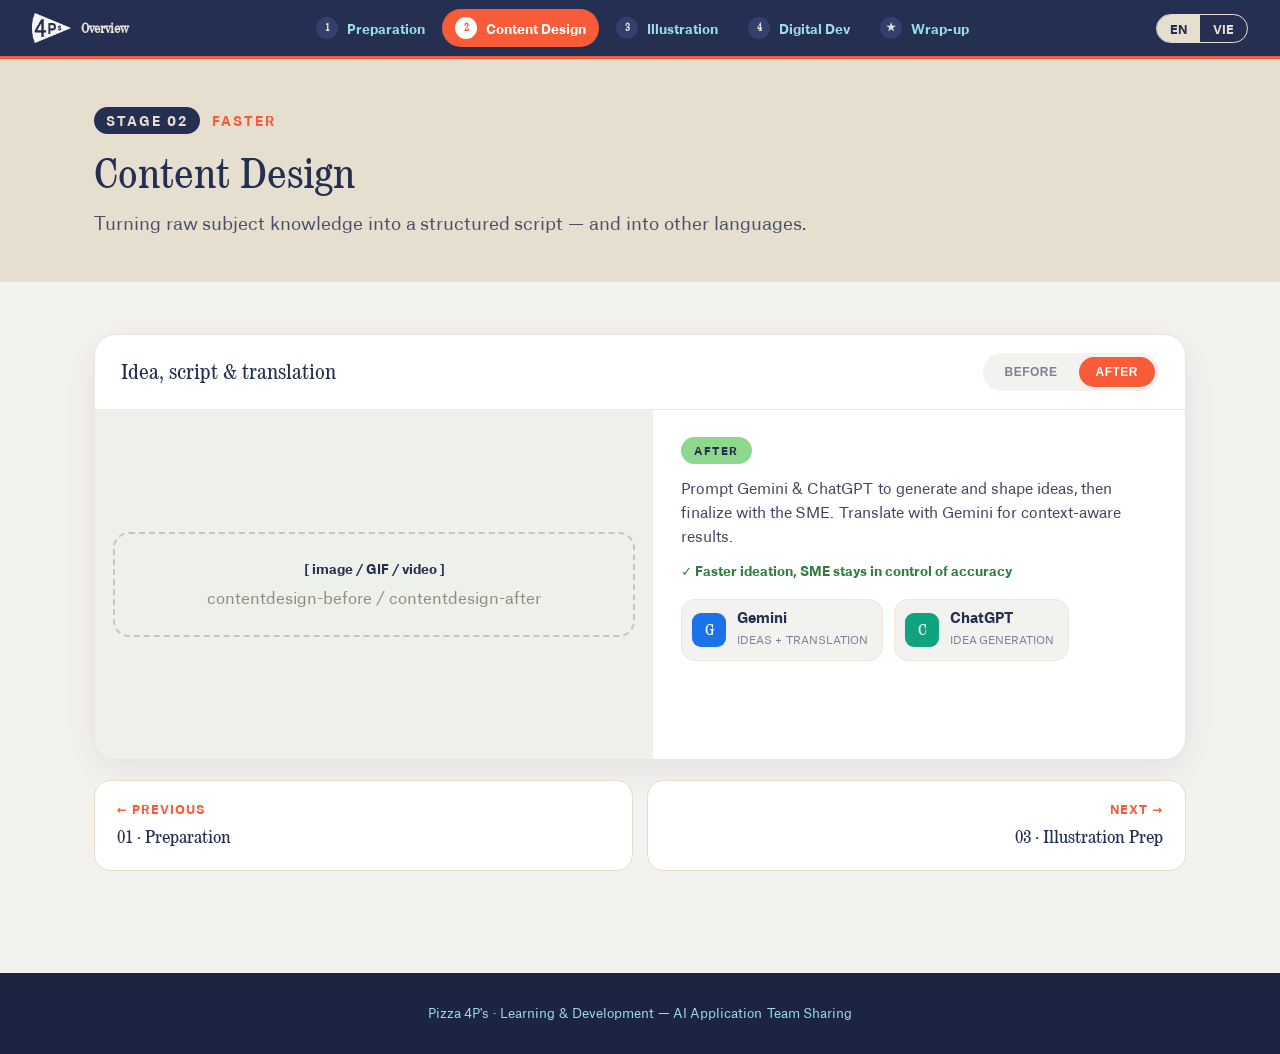
==== content-design.html @ 40a9192b "Restructure into multi-page site with persistent step navigator - Hub (index) + one page per stage +" ====
<!doctype html>
<html lang="en">
<head>
<meta charset="utf-8">
<meta name="viewport" content="width=device-width, initial-scale=1">
<title>Content Design — E-learning × AI</title>
<link rel="stylesheet" href="styles.css">
</head>
<body>

<nav class="nav">
  <div class="inner">
    <a class="home" href="index.html"><img src="assets/logos/logo-cream.png" alt="Pizza 4P's"><b>Overview</b></a>
    <div class="rail">
      <a href="preparation.html"><span class="rn">1</span><span class="t" data-en="Preparation" data-vi="Chuẩn bị">Preparation</span></a>
      <a class="on" href="content-design.html"><span class="rn">2</span><span class="t" data-en="Content Design" data-vi="Thiết kế nội dung">Content Design</span></a>
      <a href="illustration.html"><span class="rn">3</span><span class="t" data-en="Illustration" data-vi="Minh họa">Illustration</span></a>
      <a href="digital-development.html"><span class="rn">4</span><span class="t" data-en="Digital Dev" data-vi="Phát triển số">Digital Dev</span></a>
      <a href="wrap-up.html"><span class="rn">★</span><span class="t" data-en="Wrap-up" data-vi="Tổng kết">Wrap-up</span></a>
    </div>
    <div class="lang"><button class="on" onclick="setLang('en',this)">EN</button><button onclick="setLang('vi',this)">VIE</button></div>
  </div>
</nav>

<header class="detailhead">
  <div class="wrap">
    <div class="crumb"><span class="pill">Stage 02</span> <span data-en="Faster" data-vi="Nhanh hơn">Faster</span></div>
    <h1 data-en="Content Design" data-vi="Thiết kế nội dung">Content Design</h1>
    <p data-en="Turning raw subject knowledge into a structured script — and into other languages." data-vi="Biến kiến thức chuyên môn thô thành kịch bản có cấu trúc — và sang các ngôn ngữ khác.">Turning raw subject knowledge into a structured script — and into other languages.</p>
  </div>
</header>

<section class="detail">
  <div class="wrap reveal">
    <div class="subtasks">
      <div class="card" data-card>
        <div class="chead">
          <div class="job" data-en="Idea, script &amp; translation" data-vi="Ý tưởng, kịch bản &amp; dịch thuật">Idea, script &amp; translation</div>
          <div class="toggle"><button class="before" onclick="flip(this,'before')" data-en="Before" data-vi="Trước">Before</button><button class="after on" onclick="flip(this,'after')" data-en="After" data-vi="Sau">After</button></div>
        </div>
        <div class="body">
          <div class="media" data-media="assets/media/contentdesign"><div class="ph"><b data-en="[ image / GIF / video ]" data-vi="[ ảnh / GIF / video ]">[ image / GIF / video ]</b><span>contentdesign-before / contentdesign-after</span></div></div>
          <div class="panel">
            <div class="state-before hidden">
              <span class="statebadge before" data-en="Before" data-vi="Trước">Before</span>
              <p data-en="Ideas came from SMEs and team brainstorm. Translation to other languages used Google Translate." data-vi="Ý tưởng đến từ SME và team brainstorm. Dịch sang ngôn ngữ khác bằng Google Translate.">Ideas came from SMEs and team brainstorm. Translation to other languages used Google Translate.</p>
              <div class="pain">⚠ <span data-en="Quality, context &amp; terminology not guaranteed" data-vi="Không đảm bảo chất lượng, ngữ cảnh &amp; thuật ngữ">Quality, context &amp; terminology not guaranteed</span></div>
              <div class="tools"><span class="chip old" data-tool="googletranslate" data-name="Google Translate" data-desc="machine translation" data-color="#4285f4"></span></div>
            </div>
            <div class="state-after">
              <span class="statebadge after" data-en="After" data-vi="Sau">After</span>
              <p data-en="Prompt Gemini &amp; ChatGPT to generate and shape ideas, then finalize with the SME. Translate with Gemini for context-aware results." data-vi="Prompt Gemini &amp; ChatGPT để tạo và định hình ý tưởng, rồi chốt cùng SME. Dịch bằng Gemini để giữ đúng ngữ cảnh.">Prompt Gemini &amp; ChatGPT to generate and shape ideas, then finalize with the SME. Translate with Gemini for context-aware results.</p>
              <div class="win">✓ <span data-en="Faster ideation, SME stays in control of accuracy" data-vi="Lên ý tưởng nhanh hơn, SME vẫn kiểm soát độ chính xác">Faster ideation, SME stays in control of accuracy</span></div>
              <div class="tools"><span class="chip" data-tool="gemini" data-name="Gemini" data-desc="ideas + translation" data-color="#1a73e8"></span><span class="chip" data-tool="chatgpt" data-name="ChatGPT" data-desc="idea generation" data-color="#10a37f"></span></div>
            </div>
          </div>
        </div>
      </div>
    </div>
    <div class="pager">
      <a href="preparation.html"><div class="dir" data-en="← Previous" data-vi="← Trước đó">← Previous</div><div class="pt" data-en="01 · Preparation" data-vi="01 · Chuẩn bị">01 · Preparation</div></a>
      <a class="next" href="illustration.html"><div class="dir" data-en="Next →" data-vi="Tiếp →">Next →</div><div class="pt" data-en="03 · Illustration Prep" data-vi="03 · Chuẩn bị minh họa">03 · Illustration Prep</div></a>
    </div>
  </div>
</section>

<footer><span data-en="Pizza 4P's · Learning &amp; Development — AI Application Team Sharing" data-vi="Pizza 4P's · Learning &amp; Development — Chia sẻ ứng dụng AI">Pizza 4P's · Learning &amp; Development — AI Application Team Sharing</span></footer>
<script src="site.js"></script>
</body>
</html>
---- styles.css ----
@font-face{font-family:'Century';src:url('assets/fonts/century-light.ttf') format('truetype');font-weight:300;font-display:swap;}
@font-face{font-family:'Century';src:url('assets/fonts/century-book.ttf') format('truetype');font-weight:400;font-display:swap;}
@font-face{font-family:'Atlas';src:url('assets/fonts/atlas-regular.ttf') format('truetype');font-weight:400;font-display:swap;}
@font-face{font-family:'Atlas';src:url('assets/fonts/atlas-bold.ttf') format('truetype');font-weight:700;font-display:swap;}
:root{
  --navy:#242f52;--navy2:#1b2440;--cream:#e6dfcf;--paper:#f4f2ef;
  --orange:#f75b37;--green:#8dd88d;--brick:#842e14;--blue:#02499d;--teal:#059ab2;--ltteal:#9bdde5;
  --serif:'Century',Georgia,serif;--sans:'Atlas','Segoe UI',system-ui,Arial,sans-serif;
}
*{box-sizing:border-box;margin:0;padding:0;}
html{scroll-behavior:smooth;}
body{font-family:var(--sans);background:var(--paper);color:var(--navy);line-height:1.6;-webkit-font-smoothing:antialiased;}
.wrap{max-width:1140px;margin:0 auto;padding:0 24px;}
h1,h2,h3{font-family:var(--serif);font-weight:400;line-height:1.12;}
a{color:inherit;text-decoration:none;}

/* ===== persistent navigator ===== */
.nav{position:sticky;top:0;z-index:60;background:var(--navy);color:var(--cream);border-bottom:3px solid var(--orange);}
.nav .inner{max-width:1260px;margin:0 auto;display:flex;align-items:center;gap:16px;padding:9px 22px;}
.nav .home{display:flex;align-items:center;gap:10px;flex-shrink:0;}
.nav .home img{height:30px;}
.nav .home b{font-family:var(--serif);font-size:14px;color:var(--cream);}
.rail{display:flex;gap:4px;flex:1;justify-content:center;flex-wrap:wrap;}
.rail a{display:flex;align-items:center;gap:9px;padding:8px 13px;border-radius:40px;color:var(--ltteal);font-size:13px;font-weight:700;transition:.15s;}
.rail a .rn{width:22px;height:22px;border-radius:50%;background:#33406e;color:var(--cream);display:flex;align-items:center;justify-content:center;font-size:11px;font-family:var(--serif);flex-shrink:0;}
.rail a:hover{background:#2b3860;color:var(--cream);}
.rail a.on{background:var(--orange);color:#fff;}
.rail a.on .rn{background:#fff;color:var(--orange);}
.lang{display:flex;border:1.5px solid var(--cream);border-radius:40px;overflow:hidden;flex-shrink:0;}
.lang button{background:transparent;color:var(--cream);font-family:var(--sans);font-weight:700;padding:5px 13px;cursor:pointer;border:none;font-size:12px;}
.lang button.on{background:var(--cream);color:var(--navy);}

/* ===== hub ===== */
.hero{background:var(--navy);color:var(--cream);padding:76px 0 84px;position:relative;overflow:hidden;}
.hero .flag{position:absolute;right:-50px;top:30px;width:380px;opacity:.06;transform:rotate(-8deg);}
.kicker{display:inline-flex;gap:8px;background:var(--orange);color:var(--navy);font-weight:700;text-transform:uppercase;letter-spacing:2px;font-size:12px;padding:7px 16px;border-radius:40px;margin-bottom:24px;}
.hero h1{font-size:54px;max-width:16ch;color:var(--cream);}
.hero h1 em{font-style:italic;color:var(--orange);}
.hero p.sub{margin-top:20px;font-size:19px;max-width:52ch;color:var(--paper);}
.counter{display:flex;gap:18px;flex-wrap:wrap;margin-top:42px;}
.stat{background:var(--navy2);border-radius:18px;padding:22px 28px;min-width:170px;border:1px solid #33406e;}
.stat .num{font-family:var(--serif);font-size:52px;line-height:1;color:var(--cream);}
.stat.g{border-color:var(--green);}.stat.g .num{color:var(--green);}
.stat .lab{font-size:12px;text-transform:uppercase;letter-spacing:1.5px;color:var(--ltteal);margin-top:8px;font-weight:700;}
.arrow{font-size:40px;align-self:center;color:var(--orange);}
.scrollhint{margin-top:40px;font-size:13px;letter-spacing:2px;text-transform:uppercase;color:var(--ltteal);opacity:.8;}

.stepsSec{padding:70px 0;}
.stepsSec h2{font-size:34px;text-align:center;margin-bottom:8px;}
.stepsSec .subt{text-align:center;color:#4a5069;margin-bottom:40px;}
.stepgrid{display:grid;grid-template-columns:repeat(4,1fr);gap:20px;}
.stepcard{background:#fff;border-radius:20px;border:1px solid #e6ddc8;padding:26px 22px;display:flex;flex-direction:column;gap:12px;transition:.18s;}
.stepcard:hover{transform:translateY(-6px);box-shadow:0 18px 38px rgba(36,47,82,.16);}
.stepcard .sn{font-family:var(--serif);font-size:30px;color:var(--orange);}
.stepcard h3{font-size:20px;color:var(--navy);}
.stepcard p{font-size:14px;color:#5a607a;flex:1;}
.stepcard .tag{align-self:flex-start;font-size:11px;font-weight:700;text-transform:uppercase;letter-spacing:1px;padding:4px 11px;border-radius:40px;color:#fff;}
.tag.none{background:#9a927f;}.tag.some{background:var(--teal);}.tag.major{background:var(--orange);}
.stepcard .go{color:var(--orange);font-weight:700;font-size:13px;}
.wrapcard{grid-column:1/-1;background:var(--navy);border:none;flex-direction:row;align-items:center;justify-content:space-between;gap:20px;}
.wrapcard h3{color:var(--cream);}.wrapcard p{color:var(--paper);}.wrapcard .sn{color:var(--green);}
.wrapcard .go{color:var(--green);}

/* ===== detail ===== */
.detailhead{background:var(--cream);padding:48px 0 44px;}
.crumb{font-size:13px;font-weight:700;letter-spacing:2px;text-transform:uppercase;color:var(--orange);display:flex;align-items:center;gap:12px;}
.crumb .pill{background:var(--navy);color:var(--cream);padding:3px 12px;border-radius:40px;}
.detailhead h1{font-size:44px;margin-top:14px;color:var(--navy);}
.detailhead p{font-size:18px;color:#4a5069;max-width:60ch;margin-top:12px;}
.detail{padding:52px 0 30px;}
.subtasks{display:grid;gap:28px;}
.card{background:#fff;border-radius:22px;overflow:hidden;box-shadow:0 10px 34px rgba(36,47,82,.08);border:1px solid #ece6da;}
.card .chead{display:flex;align-items:center;justify-content:space-between;gap:16px;padding:18px 26px;border-bottom:1px solid #f0ebe0;}
.card .job{font-family:var(--serif);font-size:22px;color:var(--navy);}
.toggle{display:flex;background:var(--paper);border-radius:40px;padding:4px;gap:4px;flex-shrink:0;}
.toggle button{background:transparent;color:#7b8199;font-weight:700;font-size:12px;letter-spacing:.5px;text-transform:uppercase;padding:8px 17px;cursor:pointer;border:none;border-radius:40px;}
.toggle .before.on{background:var(--brick);color:#fff;}.toggle .after.on{background:var(--orange);color:#fff;}
.body{display:grid;grid-template-columns:1.05fr 1fr;}
.media{background:#eef0ea;aspect-ratio:16/10;display:flex;align-items:center;justify-content:center;text-align:center;padding:18px;overflow:hidden;}
.media.after-bg{background:#fbeee9;}
.media .ph{border:2px dashed #c3c9b8;border-radius:16px;padding:24px 18px;width:100%;color:#8a907e;}
.media .ph b{display:block;color:var(--navy);font-size:13px;margin-bottom:6px;font-weight:700;}
.media img,.media video{width:100%;height:100%;object-fit:cover;display:block;}
.media audio{width:92%;}
.panel{padding:26px 28px;}
.statebadge{display:inline-block;font-size:11px;font-weight:700;letter-spacing:1.5px;text-transform:uppercase;padding:5px 13px;border-radius:40px;margin-bottom:12px;}
.statebadge.before{background:var(--brick);color:#fff;}.statebadge.after{background:var(--green);color:var(--navy);}
.panel p{font-size:15px;color:#3f455f;}
.win{margin-top:12px;font-size:13px;color:#2f7d3f;font-weight:700;}
.pain{margin-top:12px;font-size:13px;color:var(--brick);font-weight:700;}
.tools{display:flex;flex-wrap:wrap;gap:11px;margin-top:18px;}
.chip{display:flex;align-items:center;gap:10px;padding:9px 14px 9px 9px;border-radius:14px;background:var(--paper);border:1px solid #ece6da;}
.chip.old{opacity:.6;filter:grayscale(.5);}
.chip .logo{width:36px;height:36px;border-radius:10px;overflow:hidden;flex-shrink:0;display:flex;align-items:center;justify-content:center;background:#fff;border:1px solid #eee;}
.chip .logo img{width:100%;height:100%;object-fit:contain;}
.chip .logo .init{width:100%;height:100%;display:flex;align-items:center;justify-content:center;color:#fff;font-family:var(--serif);font-size:16px;}
.chip .cn{font-weight:700;font-size:14px;color:var(--navy);display:block;line-height:1.15;}
.chip .cd{font-size:11px;color:#7b8199;text-transform:uppercase;}
.hidden{display:none;}

.notecard{background:#fff;border-radius:22px;padding:32px 34px;box-shadow:0 10px 34px rgba(36,47,82,.08);border:1px solid #ece6da;display:flex;gap:20px;align-items:flex-start;}
.notecard .ic{width:52px;height:52px;border-radius:15px;background:var(--cream);display:flex;align-items:center;justify-content:center;font-size:26px;flex-shrink:0;}
.notecard h3{font-size:23px;color:var(--navy);margin-bottom:6px;}
.notecard p{color:#4a5069;font-size:16px;}

/* pager */
.pager{display:flex;justify-content:space-between;gap:14px;padding:20px 0 72px;}
.pager a{flex:1;background:#fff;border:1px solid #e6ddc8;border-radius:16px;padding:18px 22px;transition:.16s;}
.pager a:hover{border-color:var(--orange);transform:translateY(-3px);box-shadow:0 12px 26px rgba(36,47,82,.12);}
.pager .dir{font-size:12px;font-weight:700;letter-spacing:1px;text-transform:uppercase;color:var(--orange);}
.pager .pt{font-family:var(--serif);font-size:19px;color:var(--navy);margin-top:4px;}
.pager .next{text-align:right;}

/* wrap-up */
.wrapSec{padding:56px 0;}
.wrapSec:nth-of-type(even){background:var(--cream);}
.wrapSec .lead{font-size:18px;color:#4a5069;max-width:58ch;margin-top:12px;}
.skillgrid{display:grid;grid-template-columns:1fr auto 1fr;gap:24px;align-items:center;margin-top:38px;}
.skillcol{background:#fff;border-radius:20px;padding:26px;border:1px solid #e6ddc8;}
.skillcol h3{font-family:var(--sans);font-size:13px;letter-spacing:2px;text-transform:uppercase;margin-bottom:16px;font-weight:700;}
.skillcol.before h3{color:var(--brick);}.skillcol.after h3{color:var(--orange);}
.badge{display:flex;align-items:center;gap:10px;font-weight:700;padding:13px 17px;margin-bottom:11px;font-size:15px;border-radius:12px;font-family:var(--sans);}
.badge.keep{background:var(--navy);color:var(--cream);}
.badge.drop{background:#eee;color:#9aa0b0;text-decoration:line-through;}
.badge.add{background:var(--orange);color:#fff;}
.midarrow{font-family:var(--serif);font-size:48px;color:var(--orange);text-align:center;}
.lesscards{display:grid;grid-template-columns:repeat(3,1fr);gap:22px;margin-top:36px;}
.less{background:#fff;border-radius:20px;padding:32px 26px;border:1px solid #e6ddc8;}
.less .li{font-family:var(--serif);font-size:42px;color:var(--orange);line-height:1;}
.less h3{font-size:22px;margin:12px 0 9px;color:var(--navy);}
.less p{color:#4a5069;font-size:15px;}
.less.k{background:var(--navy);border-color:var(--navy);}
.less.k .li{color:var(--green);}.less.k h3{color:var(--cream);}.less.k p{color:var(--paper);}
.kaizen{display:flex;gap:9px;flex-wrap:wrap;margin-top:13px;}
.kaizen span{background:var(--green);color:var(--navy);font-weight:700;font-size:12px;padding:6px 12px;border-radius:40px;text-transform:uppercase;letter-spacing:.6px;}

footer{background:var(--navy2);color:var(--ltteal);text-align:center;padding:30px 24px;font-size:13px;}
.reveal{opacity:0;transform:translateY(24px);transition:opacity .6s ease,transform .6s ease;}
.reveal.in{opacity:1;transform:none;}

@media(max-width:900px){
  .hero h1{font-size:36px;}.stepgrid{grid-template-columns:1fr 1fr;}
  .body{grid-template-columns:1fr;}.rail a .t{display:none;}
  .detailhead h1{font-size:32px;}.skillgrid{grid-template-columns:1fr;}.midarrow{transform:rotate(90deg);}
  .lesscards{grid-template-columns:1fr;}.wrapcard{flex-direction:column;align-items:flex-start;}
}
@media(max-width:560px){.stepgrid{grid-template-columns:1fr;}.rail{justify-content:flex-start;overflow-x:auto;}.card .chead{flex-direction:column;align-items:flex-start;}}
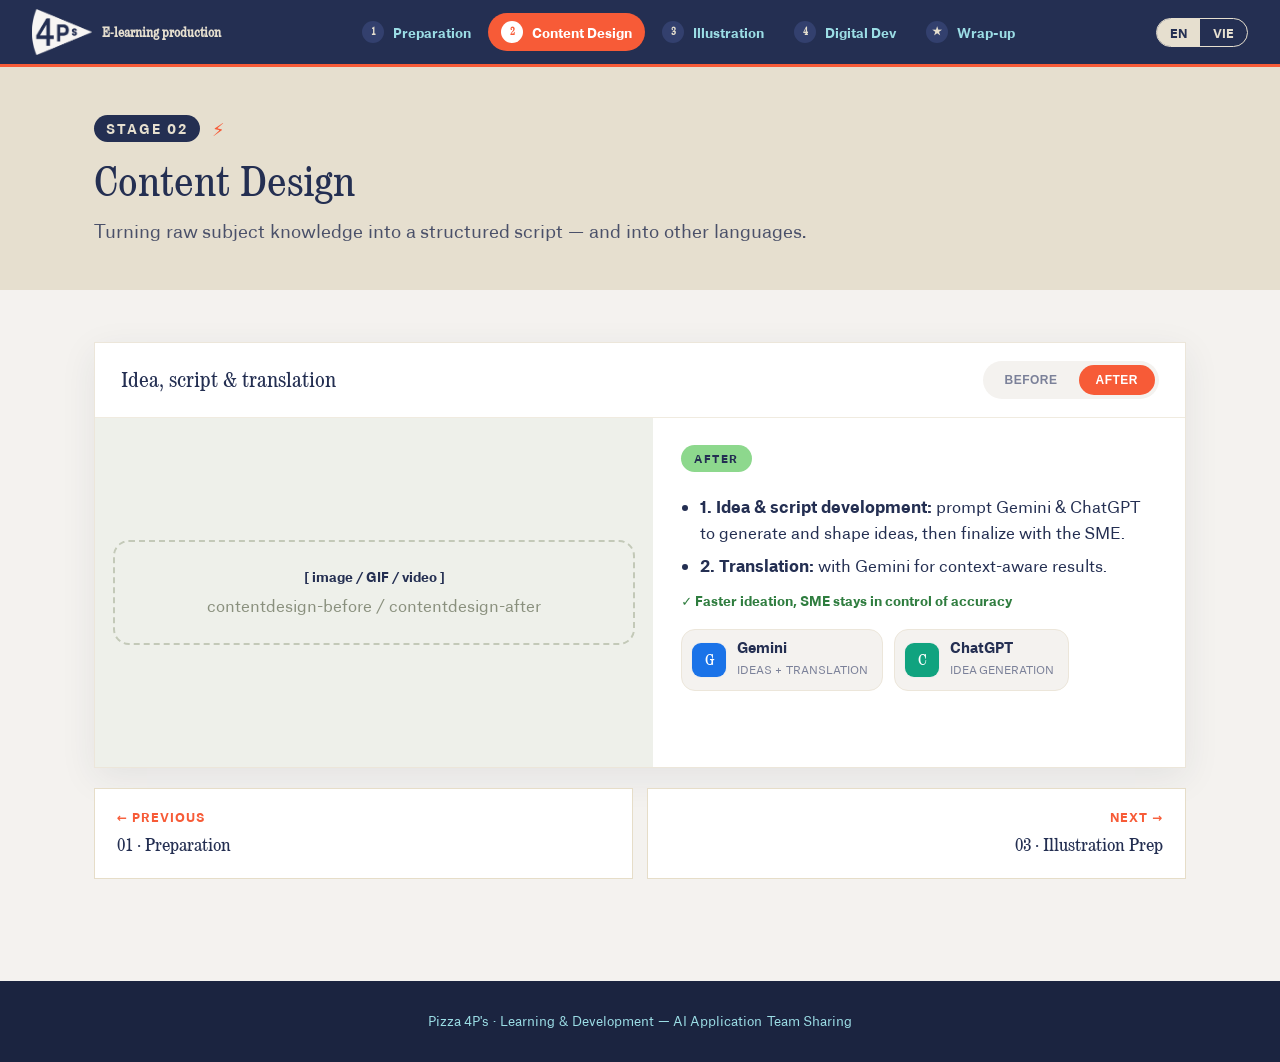
==== commit df784270: "Apply main-page + per-stage feedback round - Bigger nav logo, square (no-radius) cards site-wide, "O" ====
--- a/content-design.html
+++ b/content-design.html
@@ -10,7 +10,7 @@
 
 <nav class="nav">
   <div class="inner">
-    <a class="home" href="index.html"><img src="assets/logos/logo-cream.png" alt="Pizza 4P's"><b>Overview</b></a>
+    <a class="home" href="index.html"><img src="assets/logos/logo-cream.png" alt="Pizza 4P's"><b data-en="E-learning production" data-vi="Sản xuất E-learning">E-learning production</b></a>
     <div class="rail">
       <a href="preparation.html"><span class="rn">1</span><span class="t" data-en="Preparation" data-vi="Chuẩn bị">Preparation</span></a>
       <a class="on" href="content-design.html"><span class="rn">2</span><span class="t" data-en="Content Design" data-vi="Thiết kế nội dung">Content Design</span></a>
@@ -24,7 +24,7 @@
 
 <header class="detailhead">
   <div class="wrap">
-    <div class="crumb"><span class="pill">Stage 02</span> <span data-en="Faster" data-vi="Nhanh hơn">Faster</span></div>
+    <div class="crumb"><span class="pill">Stage 02</span> <span class="stageicon" style="position:static;font-size:18px" title="Faster">⚡</span></div>
     <h1 data-en="Content Design" data-vi="Thiết kế nội dung">Content Design</h1>
     <p data-en="Turning raw subject knowledge into a structured script — and into other languages." data-vi="Biến kiến thức chuyên môn thô thành kịch bản có cấu trúc — và sang các ngôn ngữ khác.">Turning raw subject knowledge into a structured script — and into other languages.</p>
   </div>
@@ -43,15 +43,21 @@
           <div class="panel">
             <div class="state-before hidden">
               <span class="statebadge before" data-en="Before" data-vi="Trước">Before</span>
-              <p data-en="Ideas came from SMEs and team brainstorm. Translation to other languages used Google Translate." data-vi="Ý tưởng đến từ SME và team brainstorm. Dịch sang ngôn ngữ khác bằng Google Translate.">Ideas came from SMEs and team brainstorm. Translation to other languages used Google Translate.</p>
+              <ul>
+                <li data-en="<b>1. Idea &amp; script development:</b> ideas came from SMEs and team brainstorm." data-vi="<b>1. Ý tưởng &amp; phát triển kịch bản:</b> ý tưởng đến từ SME và team brainstorm."><b>1. Idea &amp; script development:</b> ideas came from SMEs and team brainstorm.</li>
+                <li data-en="<b>2. Translation:</b> to other languages using Google Translate." data-vi="<b>2. Dịch thuật:</b> sang ngôn ngữ khác bằng Google Translate."><b>2. Translation:</b> to other languages using Google Translate.</li>
+              </ul>
               <div class="pain">⚠ <span data-en="Quality, context &amp; terminology not guaranteed" data-vi="Không đảm bảo chất lượng, ngữ cảnh &amp; thuật ngữ">Quality, context &amp; terminology not guaranteed</span></div>
-              <div class="tools"><span class="chip old" data-tool="googletranslate" data-name="Google Translate" data-desc="machine translation" data-color="#4285f4"></span></div>
+              <div class="tools"><a class="chip old" href="https://translate.google.com" target="_blank" rel="noopener" data-tool="googletranslate" data-name="Google Translate" data-desc="machine translation" data-color="#4285f4"></a></div>
             </div>
             <div class="state-after">
               <span class="statebadge after" data-en="After" data-vi="Sau">After</span>
-              <p data-en="Prompt Gemini &amp; ChatGPT to generate and shape ideas, then finalize with the SME. Translate with Gemini for context-aware results." data-vi="Prompt Gemini &amp; ChatGPT để tạo và định hình ý tưởng, rồi chốt cùng SME. Dịch bằng Gemini để giữ đúng ngữ cảnh.">Prompt Gemini &amp; ChatGPT to generate and shape ideas, then finalize with the SME. Translate with Gemini for context-aware results.</p>
+              <ul>
+                <li data-en="<b>1. Idea &amp; script development:</b> prompt Gemini &amp; ChatGPT to generate and shape ideas, then finalize with the SME." data-vi="<b>1. Ý tưởng &amp; phát triển kịch bản:</b> prompt Gemini &amp; ChatGPT để tạo và định hình ý tưởng, rồi chốt cùng SME."><b>1. Idea &amp; script development:</b> prompt Gemini &amp; ChatGPT to generate and shape ideas, then finalize with the SME.</li>
+                <li data-en="<b>2. Translation:</b> with Gemini for context-aware results." data-vi="<b>2. Dịch thuật:</b> bằng Gemini để giữ đúng ngữ cảnh."><b>2. Translation:</b> with Gemini for context-aware results.</li>
+              </ul>
               <div class="win">✓ <span data-en="Faster ideation, SME stays in control of accuracy" data-vi="Lên ý tưởng nhanh hơn, SME vẫn kiểm soát độ chính xác">Faster ideation, SME stays in control of accuracy</span></div>
-              <div class="tools"><span class="chip" data-tool="gemini" data-name="Gemini" data-desc="ideas + translation" data-color="#1a73e8"></span><span class="chip" data-tool="chatgpt" data-name="ChatGPT" data-desc="idea generation" data-color="#10a37f"></span></div>
+              <div class="tools"><a class="chip" href="https://gemini.google.com" target="_blank" rel="noopener" data-tool="gemini" data-name="Gemini" data-desc="ideas + translation" data-color="#1a73e8"></a><a class="chip" href="https://chatgpt.com" target="_blank" rel="noopener" data-tool="chatgpt" data-name="ChatGPT" data-desc="idea generation" data-color="#10a37f"></a></div>
             </div>
           </div>
         </div>
--- a/styles.css
+++ b/styles.css
@@ -18,7 +18,7 @@
 .nav{position:sticky;top:0;z-index:60;background:var(--navy);color:var(--cream);border-bottom:3px solid var(--orange);}
 .nav .inner{max-width:1260px;margin:0 auto;display:flex;align-items:center;gap:16px;padding:9px 22px;}
 .nav .home{display:flex;align-items:center;gap:10px;flex-shrink:0;}
-.nav .home img{height:30px;}
+.nav .home img{height:46px;}
 .nav .home b{font-family:var(--serif);font-size:14px;color:var(--cream);}
 .rail{display:flex;gap:4px;flex:1;justify-content:center;flex-wrap:wrap;}
 .rail a{display:flex;align-items:center;gap:9px;padding:8px 13px;border-radius:40px;color:var(--ltteal);font-size:13px;font-weight:700;transition:.15s;}
@@ -49,17 +49,24 @@
 .stepsSec h2{font-size:34px;text-align:center;margin-bottom:8px;}
 .stepsSec .subt{text-align:center;color:#4a5069;margin-bottom:40px;}
 .stepgrid{display:grid;grid-template-columns:repeat(4,1fr);gap:20px;}
-.stepcard{background:#fff;border-radius:20px;border:1px solid #e6ddc8;padding:26px 22px;display:flex;flex-direction:column;gap:12px;transition:.18s;}
+.stepcard{position:relative;background:#fff;border-radius:0;border:1px solid #e6ddc8;padding:26px 22px 54px;display:flex;flex-direction:column;gap:12px;transition:.18s;}
 .stepcard:hover{transform:translateY(-6px);box-shadow:0 18px 38px rgba(36,47,82,.16);}
-.stepcard .sn{font-family:var(--serif);font-size:30px;color:var(--orange);}
+.stepcard .sn{font-family:var(--serif);font-size:30px;color:var(--navy);}
 .stepcard h3{font-size:20px;color:var(--navy);}
 .stepcard p{font-size:14px;color:#5a607a;flex:1;}
-.stepcard .tag{align-self:flex-start;font-size:11px;font-weight:700;text-transform:uppercase;letter-spacing:1px;padding:4px 11px;border-radius:40px;color:#fff;}
-.tag.none{background:#9a927f;}.tag.some{background:var(--teal);}.tag.major{background:var(--orange);}
-.stepcard .go{color:var(--orange);font-weight:700;font-size:13px;}
-.wrapcard{grid-column:1/-1;background:var(--navy);border:none;flex-direction:row;align-items:center;justify-content:space-between;gap:20px;}
+.stageicon{position:absolute;top:20px;right:20px;font-size:22px;line-height:1;}
+.toolicons{display:flex;gap:8px;margin-top:4px;}
+.toolicons .ti{width:30px;height:30px;border-radius:50%;overflow:hidden;display:flex;align-items:center;justify-content:center;background:#fff;border:1px solid #eee;flex-shrink:0;}
+.toolicons .ti img{width:100%;height:100%;object-fit:contain;}
+.toolicons .ti .init{width:100%;height:100%;display:flex;align-items:center;justify-content:center;color:#fff;font-family:var(--serif);font-size:13px;}
+.go{color:var(--orange);font-weight:700;font-size:13px;transition:.18s;}
+.stepcard .go{position:absolute;right:22px;bottom:22px;opacity:.35;}
+.stepcard:hover .go,.wrapcard:hover .go{opacity:1;color:var(--blue);}
+.wrapcard{grid-column:1/-1;background:var(--navy);border:none;border-radius:0;flex-direction:row;align-items:center;justify-content:space-between;gap:20px;position:relative;}
 .wrapcard h3{color:var(--cream);}.wrapcard p{color:var(--paper);}.wrapcard .sn{color:var(--green);}
-.wrapcard .go{color:var(--green);}
+.wrapcard .stageicon{color:var(--green);}
+.wrapcard .go{color:var(--green);opacity:1;}
+.wrapcard:hover .go{color:var(--blue);}
 
 /* ===== detail ===== */
 .detailhead{background:var(--cream);padding:48px 0 44px;}
@@ -69,7 +76,7 @@
 .detailhead p{font-size:18px;color:#4a5069;max-width:60ch;margin-top:12px;}
 .detail{padding:52px 0 30px;}
 .subtasks{display:grid;gap:28px;}
-.card{background:#fff;border-radius:22px;overflow:hidden;box-shadow:0 10px 34px rgba(36,47,82,.08);border:1px solid #ece6da;}
+.card{background:#fff;border-radius:0;overflow:hidden;box-shadow:0 10px 34px rgba(36,47,82,.08);border:1px solid #ece6da;}
 .card .chead{display:flex;align-items:center;justify-content:space-between;gap:16px;padding:18px 26px;border-bottom:1px solid #f0ebe0;}
 .card .job{font-family:var(--serif);font-size:22px;color:var(--navy);}
 .toggle{display:flex;background:var(--paper);border-radius:40px;padding:4px;gap:4px;flex-shrink:0;}
@@ -96,16 +103,21 @@
 .chip .logo .init{width:100%;height:100%;display:flex;align-items:center;justify-content:center;color:#fff;font-family:var(--serif);font-size:16px;}
 .chip .cn{font-weight:700;font-size:14px;color:var(--navy);display:block;line-height:1.15;}
 .chip .cd{font-size:11px;color:#7b8199;text-transform:uppercase;}
+.chip[href]:hover{border-color:var(--blue);}
+.toolArrow{align-self:center;color:var(--brick);font-family:var(--serif);font-size:22px;}
 .hidden{display:none;}
+.panel ul{margin:10px 0 0;padding-left:19px;}
+.panel ul li{margin-bottom:7px;}
+.panel ul li b{color:var(--navy);}
 
-.notecard{background:#fff;border-radius:22px;padding:32px 34px;box-shadow:0 10px 34px rgba(36,47,82,.08);border:1px solid #ece6da;display:flex;gap:20px;align-items:flex-start;}
+.notecard{background:#fff;border-radius:0;padding:32px 34px;box-shadow:0 10px 34px rgba(36,47,82,.08);border:1px solid #ece6da;display:flex;gap:20px;align-items:flex-start;}
 .notecard .ic{width:52px;height:52px;border-radius:15px;background:var(--cream);display:flex;align-items:center;justify-content:center;font-size:26px;flex-shrink:0;}
 .notecard h3{font-size:23px;color:var(--navy);margin-bottom:6px;}
 .notecard p{color:#4a5069;font-size:16px;}
 
 /* pager */
 .pager{display:flex;justify-content:space-between;gap:14px;padding:20px 0 72px;}
-.pager a{flex:1;background:#fff;border:1px solid #e6ddc8;border-radius:16px;padding:18px 22px;transition:.16s;}
+.pager a{flex:1;background:#fff;border:1px solid #e6ddc8;border-radius:0;padding:18px 22px;transition:.16s;}
 .pager a:hover{border-color:var(--orange);transform:translateY(-3px);box-shadow:0 12px 26px rgba(36,47,82,.12);}
 .pager .dir{font-size:12px;font-weight:700;letter-spacing:1px;text-transform:uppercase;color:var(--orange);}
 .pager .pt{font-family:var(--serif);font-size:19px;color:var(--navy);margin-top:4px;}
@@ -116,7 +128,7 @@
 .wrapSec:nth-of-type(even){background:var(--cream);}
 .wrapSec .lead{font-size:18px;color:#4a5069;max-width:58ch;margin-top:12px;}
 .skillgrid{display:grid;grid-template-columns:1fr auto 1fr;gap:24px;align-items:center;margin-top:38px;}
-.skillcol{background:#fff;border-radius:20px;padding:26px;border:1px solid #e6ddc8;}
+.skillcol{background:#fff;border-radius:0;padding:26px;border:1px solid #e6ddc8;}
 .skillcol h3{font-family:var(--sans);font-size:13px;letter-spacing:2px;text-transform:uppercase;margin-bottom:16px;font-weight:700;}
 .skillcol.before h3{color:var(--brick);}.skillcol.after h3{color:var(--orange);}
 .badge{display:flex;align-items:center;gap:10px;font-weight:700;padding:13px 17px;margin-bottom:11px;font-size:15px;border-radius:12px;font-family:var(--sans);}
@@ -125,7 +137,7 @@
 .badge.add{background:var(--orange);color:#fff;}
 .midarrow{font-family:var(--serif);font-size:48px;color:var(--orange);text-align:center;}
 .lesscards{display:grid;grid-template-columns:repeat(3,1fr);gap:22px;margin-top:36px;}
-.less{background:#fff;border-radius:20px;padding:32px 26px;border:1px solid #e6ddc8;}
+.less{background:#fff;border-radius:0;padding:32px 26px;border:1px solid #e6ddc8;}
 .less .li{font-family:var(--serif);font-size:42px;color:var(--orange);line-height:1;}
 .less h3{font-size:22px;margin:12px 0 9px;color:var(--navy);}
 .less p{color:#4a5069;font-size:15px;}
